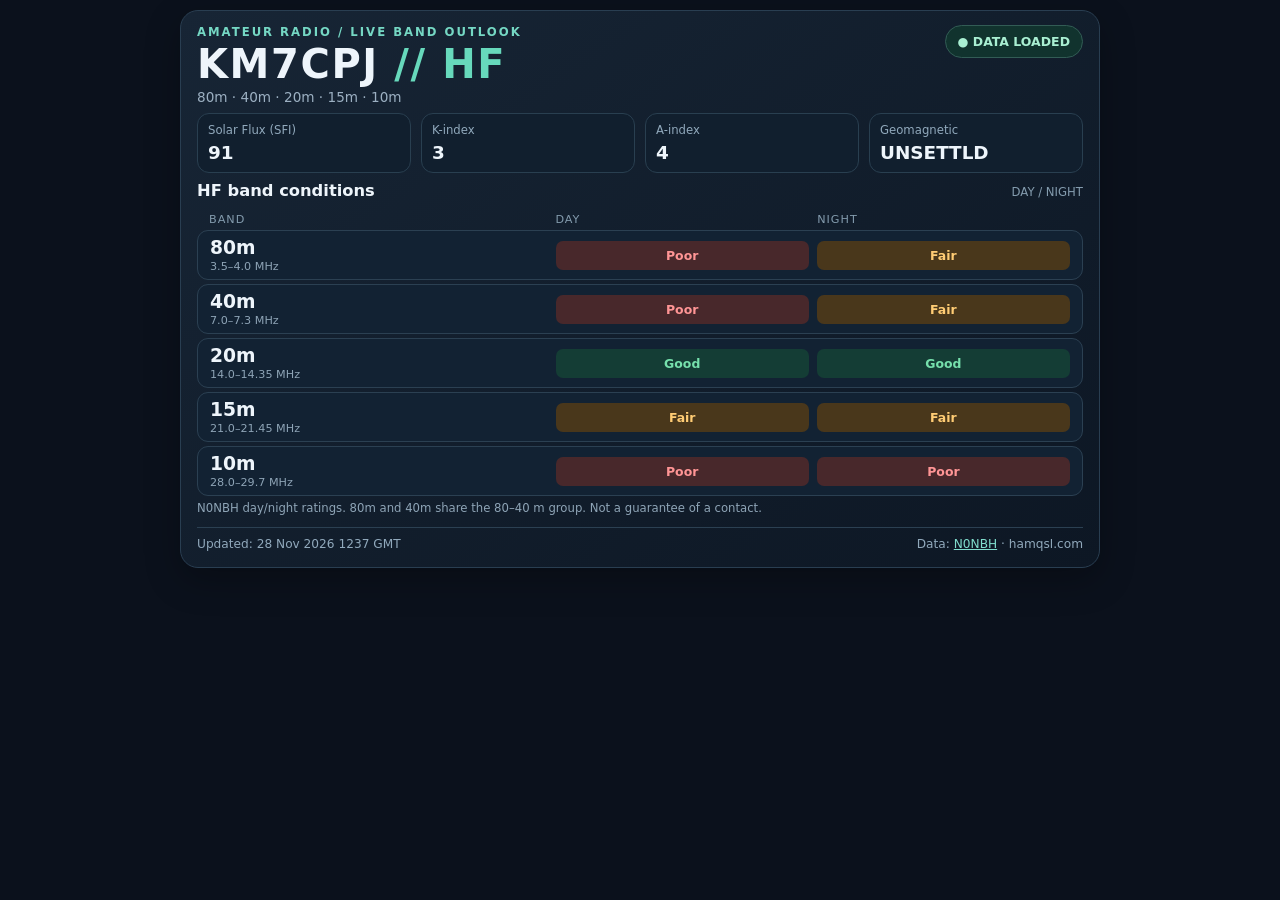
==== index.html @ e23b9721 "Update HF propagation dashboard" ====
<!doctype html>
<html lang="en">
<head>
<meta charset="utf-8">
<meta name="viewport" content="width=device-width, initial-scale=1">
<title>KM7CPJ | HF Propagation</title>
<style>
:root { color-scheme: dark; font-family: system-ui, -apple-system, Segoe UI, Roboto, sans-serif; background: #0b111c; color: #eef5fb; }
* { box-sizing: border-box; }
body { margin: 0; padding: 10px; background: #0b111c; }
.dashboard { max-width: 920px; margin: auto; border: 1px solid #293e51; border-radius: 18px; background: linear-gradient(145deg, #172535, #0d1724); padding: 14px 16px; box-shadow: 0 12px 35px #0004; }
.head { display: flex; justify-content: space-between; gap: 16px; align-items: flex-start; flex-wrap: wrap; }
.eyebrow { font-size: .73rem; letter-spacing: .17em; color: #75d8c4; font-weight: 750; }
.callsign { font-size: clamp(1.65rem, 5vw, 2.5rem); font-weight: 850; letter-spacing: .04em; margin: 2px 0; }
.sub { color: #9cb0c2; font-size: .85rem; }
.pill { border-radius: 50px; border: 1px solid #325c55; background: #11332e; color: #a9efd2; padding: 8px 12px; font-size: .78rem; font-weight: 700; }
.pill.estimate, .pill.stale { border-color: #6a5428; background: #3a2c12; color: #ffcc74; }
.pill.err { border-color: #6a3030; background: #3a1c22; color: #ffb3a6; }
.metrics { display: grid; grid-template-columns: repeat(4, minmax(0, 1fr)); gap: 10px; margin: 8px 0; }
.metric { border: 1px solid #293f50; border-radius: 12px; background: #111f2e; padding: 9px 10px; }
.metric small { color: #91a9bc; font-size: .73rem; display: block; margin-bottom: 5px; }
.metric strong { font-size: 1.15rem; font-variant-numeric: tabular-nums; }
.section { display: flex; justify-content: space-between; gap: 12px; align-items: baseline; flex-wrap: wrap; margin: 0 0 9px; }
.section h2 { font-size: 1.02rem; margin: 0; }
.section span { color: #849cae; font-size: .73rem; }
.bandhead, .band { display: grid; grid-template-columns: 1.2fr .9fr .9fr; gap: 8px; align-items: center; }
.bandhead { font-size: .7rem; color: #839bad; text-transform: uppercase; letter-spacing: .09em; padding: 4px 12px; }
.band { background: #122233; border: 1px solid #2b4052; border-radius: 11px; margin-bottom: 4px; padding: 6px 12px; }
.bandname { font-weight: 800; font-size: 1.17rem; }
.freq { font-size: .7rem; color: #8ea4b6; display: block; margin-top: 2px; }
.condition { display: inline-block; padding: 7px 9px; min-width: 73px; text-align: center; border-radius: 7px; font-size: .78rem; font-weight: 800; }
.good, .excellent { background: #143d35; color: #76e0ac; }
.fair, .marginal { background: #49371b; color: #ffcc74; }
.poor, .closed { background: #48282b; color: #ff9595; }
.unknown { background: #293746; color: #b9c5cd; }
.foot { display: flex; justify-content: space-between; gap: 12px; flex-wrap: wrap; border-top: 1px solid #2b4052; margin-top: 8px; padding-top: 8px; color: #91a9bc; font-size: .76rem; line-height: 1.45; }
.foot a { color: #80ddcd; }
.note { margin-top: 5px; color: #8ea4b6; font-size: .73rem; }
@media (max-width: 460px) {
  body { padding: 6px; }
  .dashboard { padding: 12px; border-radius: 12px; }
  .metrics { gap: 6px; }
  .metric { padding: 8px 6px; }
  .metric strong { font-size: .92rem; }
  .metric small { font-size: .6rem; }
  .band { padding: 8px; }
  .condition { min-width: 0; width: 100%; padding: 7px 4px; }
  .bandname { font-size: 1rem; }
}
</style>
</head>
<body>
<main class="dashboard">
<header class="head">
<div>
<div class="eyebrow">AMATEUR RADIO / LIVE BAND OUTLOOK</div>
<h1 class="callsign">KM7CPJ <span style="color:#67d9bc">// HF</span></h1>
<div class="sub">80m · 40m · 20m · 15m · 10m</div>
</div>
<div class="pill" role="status">● DATA LOADED</div>
</header>
<section class="metrics" aria-label="Solar conditions">
<div class="metric"><small>Solar Flux (SFI)</small><strong>91</strong></div>
<div class="metric"><small>K-index</small><strong>3</strong></div>
<div class="metric"><small>A-index</small><strong>4</strong></div>
<div class="metric"><small>Geomagnetic</small><strong>UNSETTLD</strong></div>
</section>
<div class="section"><h2>HF band conditions</h2><span>DAY / NIGHT</span></div>
<div class="bandhead"><span>Band</span><span>Day</span><span>Night</span></div>
<div><div class="band"><div><div class="bandname">80m</div><span class="freq">3.5–4.0 MHz</span></div><span class="condition poor">Poor</span><span class="condition fair">Fair</span></div><div class="band"><div><div class="bandname">40m</div><span class="freq">7.0–7.3 MHz</span></div><span class="condition poor">Poor</span><span class="condition fair">Fair</span></div><div class="band"><div><div class="bandname">20m</div><span class="freq">14.0–14.35 MHz</span></div><span class="condition good">Good</span><span class="condition good">Good</span></div><div class="band"><div><div class="bandname">15m</div><span class="freq">21.0–21.45 MHz</span></div><span class="condition fair">Fair</span><span class="condition fair">Fair</span></div><div class="band"><div><div class="bandname">10m</div><span class="freq">28.0–29.7 MHz</span></div><span class="condition poor">Poor</span><span class="condition poor">Poor</span></div></div>
<p class="note">N0NBH day/night ratings. 80m and 40m share the 80–40 m group. Not a guarantee of a contact.</p>
<footer class="foot"><span>Updated: 28 Nov 2026 1237 GMT</span><span>Data: <a href="https://www.hamqsl.com/solar.html" target="_blank" rel="noopener noreferrer">N0NBH</a> · hamqsl.com</span></footer>
</main>
</body>
</html>
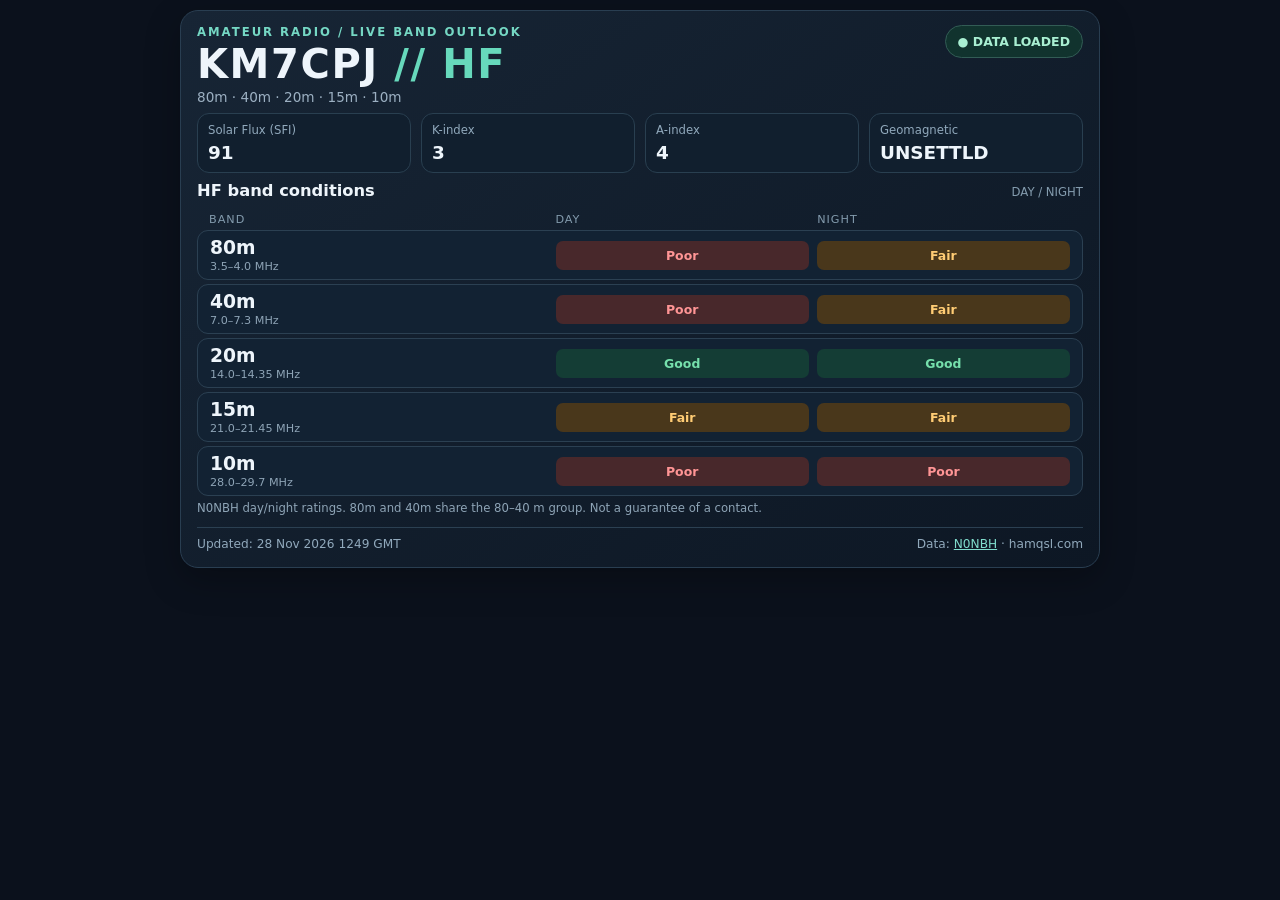
==== commit 81e62b15: "Update HF propagation dashboard" ====
--- a/index.html
+++ b/index.html
@@ -69,7 +69,7 @@
 <div class="bandhead"><span>Band</span><span>Day</span><span>Night</span></div>
 <div><div class="band"><div><div class="bandname">80m</div><span class="freq">3.5–4.0 MHz</span></div><span class="condition poor">Poor</span><span class="condition fair">Fair</span></div><div class="band"><div><div class="bandname">40m</div><span class="freq">7.0–7.3 MHz</span></div><span class="condition poor">Poor</span><span class="condition fair">Fair</span></div><div class="band"><div><div class="bandname">20m</div><span class="freq">14.0–14.35 MHz</span></div><span class="condition good">Good</span><span class="condition good">Good</span></div><div class="band"><div><div class="bandname">15m</div><span class="freq">21.0–21.45 MHz</span></div><span class="condition fair">Fair</span><span class="condition fair">Fair</span></div><div class="band"><div><div class="bandname">10m</div><span class="freq">28.0–29.7 MHz</span></div><span class="condition poor">Poor</span><span class="condition poor">Poor</span></div></div>
 <p class="note">N0NBH day/night ratings. 80m and 40m share the 80–40 m group. Not a guarantee of a contact.</p>
-<footer class="foot"><span>Updated: 28 Nov 2026 1237 GMT</span><span>Data: <a href="https://www.hamqsl.com/solar.html" target="_blank" rel="noopener noreferrer">N0NBH</a> · hamqsl.com</span></footer>
+<footer class="foot"><span>Updated: 28 Nov 2026 1249 GMT</span><span>Data: <a href="https://www.hamqsl.com/solar.html" target="_blank" rel="noopener noreferrer">N0NBH</a> · hamqsl.com</span></footer>
 </main>
 </body>
 </html>
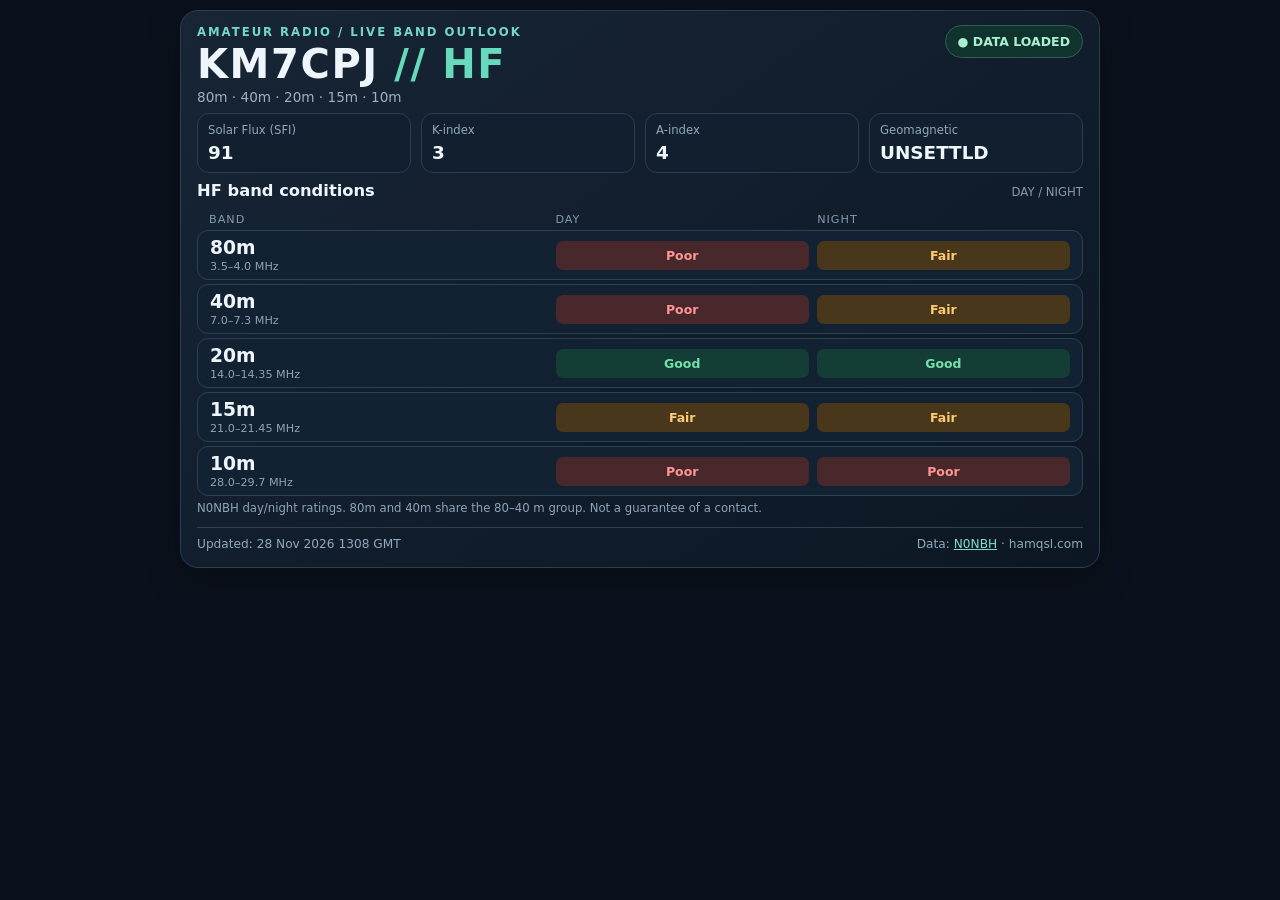
==== commit f89e9c2c: "Update HF propagation dashboard" ====
--- a/index.html
+++ b/index.html
@@ -69,7 +69,7 @@
 <div class="bandhead"><span>Band</span><span>Day</span><span>Night</span></div>
 <div><div class="band"><div><div class="bandname">80m</div><span class="freq">3.5–4.0 MHz</span></div><span class="condition poor">Poor</span><span class="condition fair">Fair</span></div><div class="band"><div><div class="bandname">40m</div><span class="freq">7.0–7.3 MHz</span></div><span class="condition poor">Poor</span><span class="condition fair">Fair</span></div><div class="band"><div><div class="bandname">20m</div><span class="freq">14.0–14.35 MHz</span></div><span class="condition good">Good</span><span class="condition good">Good</span></div><div class="band"><div><div class="bandname">15m</div><span class="freq">21.0–21.45 MHz</span></div><span class="condition fair">Fair</span><span class="condition fair">Fair</span></div><div class="band"><div><div class="bandname">10m</div><span class="freq">28.0–29.7 MHz</span></div><span class="condition poor">Poor</span><span class="condition poor">Poor</span></div></div>
 <p class="note">N0NBH day/night ratings. 80m and 40m share the 80–40 m group. Not a guarantee of a contact.</p>
-<footer class="foot"><span>Updated: 28 Nov 2026 1249 GMT</span><span>Data: <a href="https://www.hamqsl.com/solar.html" target="_blank" rel="noopener noreferrer">N0NBH</a> · hamqsl.com</span></footer>
+<footer class="foot"><span>Updated: 28 Nov 2026 1308 GMT</span><span>Data: <a href="https://www.hamqsl.com/solar.html" target="_blank" rel="noopener noreferrer">N0NBH</a> · hamqsl.com</span></footer>
 </main>
 </body>
 </html>
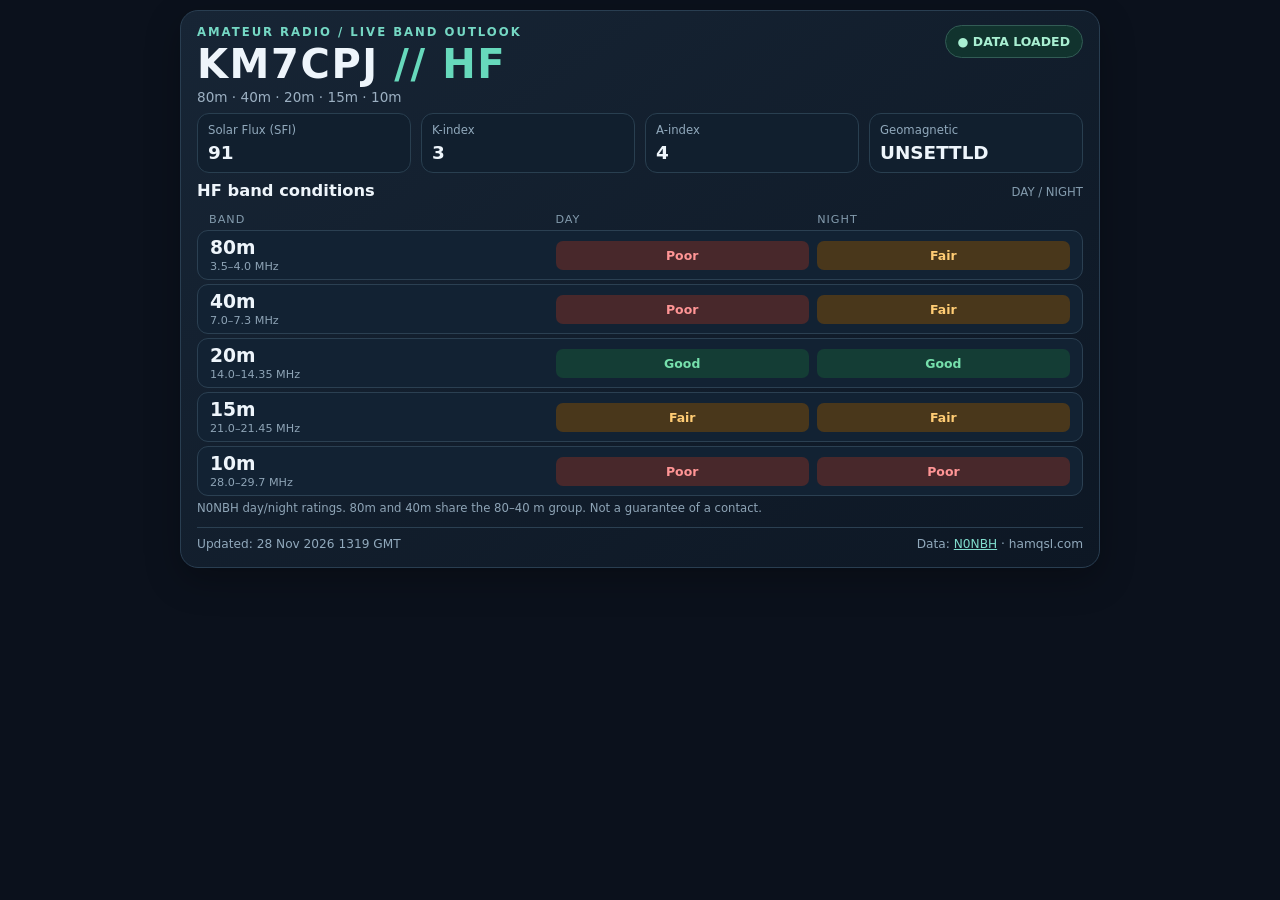
==== commit 611ab698: "Update HF propagation dashboard" ====
--- a/index.html
+++ b/index.html
@@ -69,7 +69,7 @@
 <div class="bandhead"><span>Band</span><span>Day</span><span>Night</span></div>
 <div><div class="band"><div><div class="bandname">80m</div><span class="freq">3.5–4.0 MHz</span></div><span class="condition poor">Poor</span><span class="condition fair">Fair</span></div><div class="band"><div><div class="bandname">40m</div><span class="freq">7.0–7.3 MHz</span></div><span class="condition poor">Poor</span><span class="condition fair">Fair</span></div><div class="band"><div><div class="bandname">20m</div><span class="freq">14.0–14.35 MHz</span></div><span class="condition good">Good</span><span class="condition good">Good</span></div><div class="band"><div><div class="bandname">15m</div><span class="freq">21.0–21.45 MHz</span></div><span class="condition fair">Fair</span><span class="condition fair">Fair</span></div><div class="band"><div><div class="bandname">10m</div><span class="freq">28.0–29.7 MHz</span></div><span class="condition poor">Poor</span><span class="condition poor">Poor</span></div></div>
 <p class="note">N0NBH day/night ratings. 80m and 40m share the 80–40 m group. Not a guarantee of a contact.</p>
-<footer class="foot"><span>Updated: 28 Nov 2026 1308 GMT</span><span>Data: <a href="https://www.hamqsl.com/solar.html" target="_blank" rel="noopener noreferrer">N0NBH</a> · hamqsl.com</span></footer>
+<footer class="foot"><span>Updated: 28 Nov 2026 1319 GMT</span><span>Data: <a href="https://www.hamqsl.com/solar.html" target="_blank" rel="noopener noreferrer">N0NBH</a> · hamqsl.com</span></footer>
 </main>
 </body>
 </html>
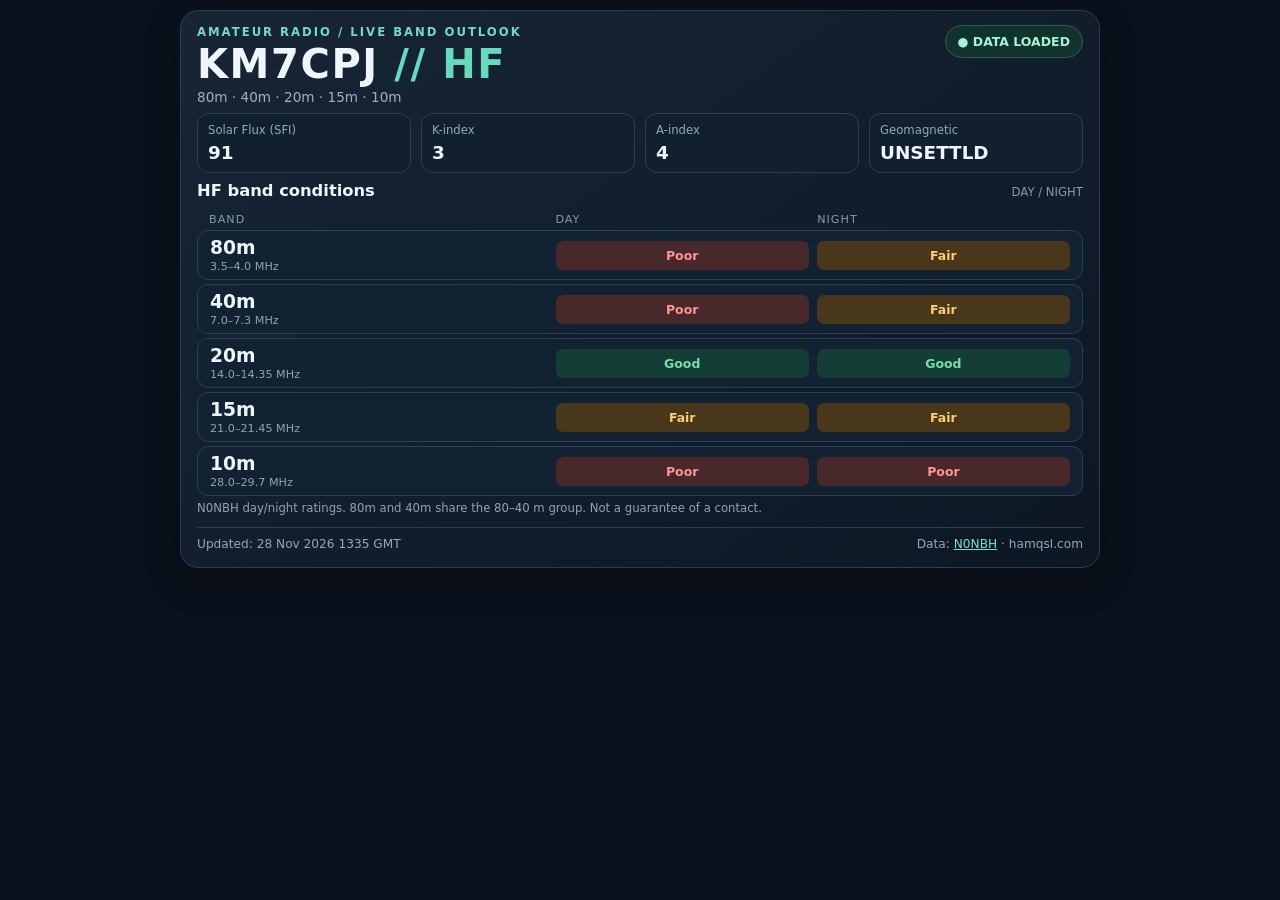
==== commit c7c77f4b: "Update HF propagation dashboard" ====
--- a/index.html
+++ b/index.html
@@ -69,7 +69,7 @@
 <div class="bandhead"><span>Band</span><span>Day</span><span>Night</span></div>
 <div><div class="band"><div><div class="bandname">80m</div><span class="freq">3.5–4.0 MHz</span></div><span class="condition poor">Poor</span><span class="condition fair">Fair</span></div><div class="band"><div><div class="bandname">40m</div><span class="freq">7.0–7.3 MHz</span></div><span class="condition poor">Poor</span><span class="condition fair">Fair</span></div><div class="band"><div><div class="bandname">20m</div><span class="freq">14.0–14.35 MHz</span></div><span class="condition good">Good</span><span class="condition good">Good</span></div><div class="band"><div><div class="bandname">15m</div><span class="freq">21.0–21.45 MHz</span></div><span class="condition fair">Fair</span><span class="condition fair">Fair</span></div><div class="band"><div><div class="bandname">10m</div><span class="freq">28.0–29.7 MHz</span></div><span class="condition poor">Poor</span><span class="condition poor">Poor</span></div></div>
 <p class="note">N0NBH day/night ratings. 80m and 40m share the 80–40 m group. Not a guarantee of a contact.</p>
-<footer class="foot"><span>Updated: 28 Nov 2026 1319 GMT</span><span>Data: <a href="https://www.hamqsl.com/solar.html" target="_blank" rel="noopener noreferrer">N0NBH</a> · hamqsl.com</span></footer>
+<footer class="foot"><span>Updated: 28 Nov 2026 1335 GMT</span><span>Data: <a href="https://www.hamqsl.com/solar.html" target="_blank" rel="noopener noreferrer">N0NBH</a> · hamqsl.com</span></footer>
 </main>
 </body>
 </html>
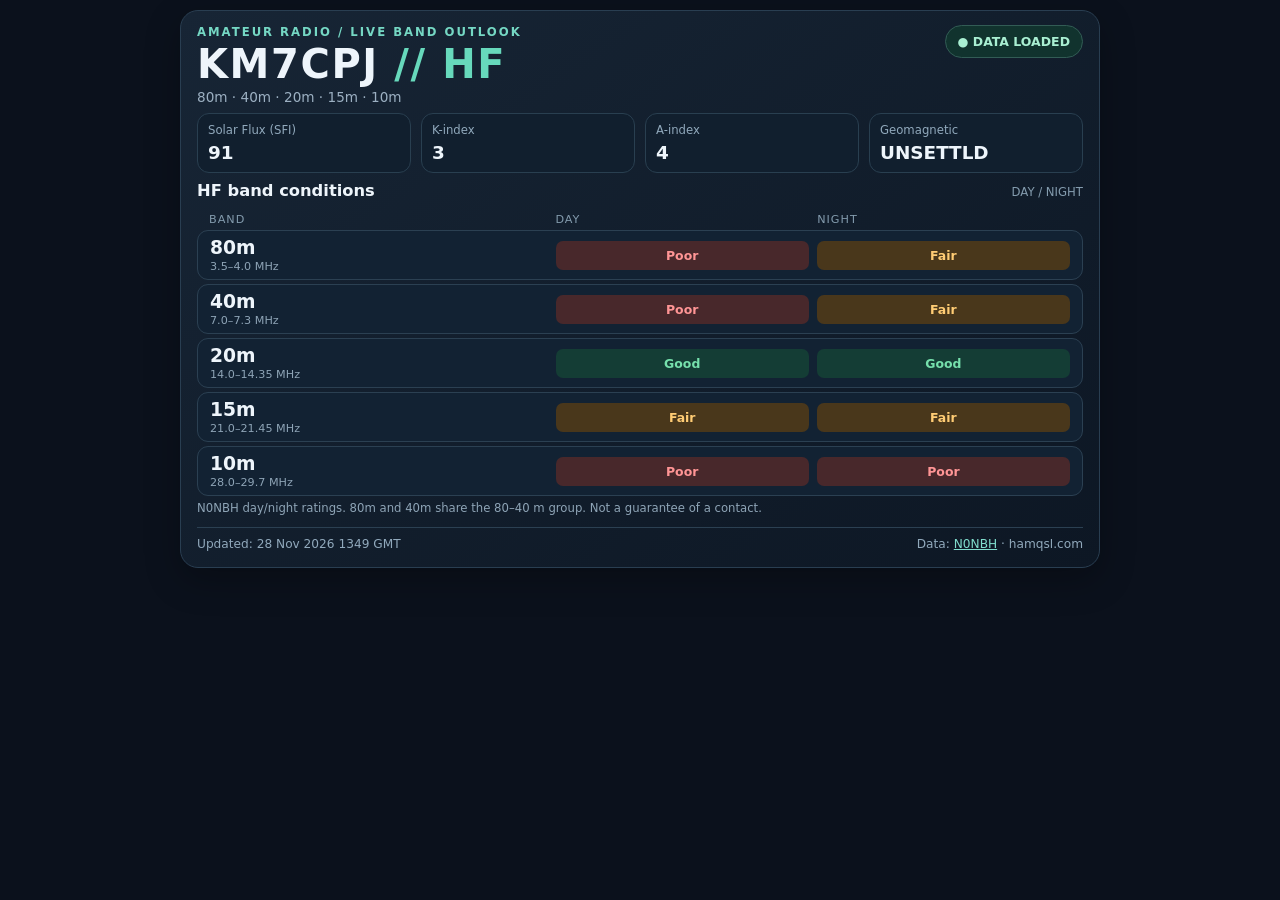
==== commit 05021078: "Update HF propagation dashboard" ====
--- a/index.html
+++ b/index.html
@@ -69,7 +69,7 @@
 <div class="bandhead"><span>Band</span><span>Day</span><span>Night</span></div>
 <div><div class="band"><div><div class="bandname">80m</div><span class="freq">3.5–4.0 MHz</span></div><span class="condition poor">Poor</span><span class="condition fair">Fair</span></div><div class="band"><div><div class="bandname">40m</div><span class="freq">7.0–7.3 MHz</span></div><span class="condition poor">Poor</span><span class="condition fair">Fair</span></div><div class="band"><div><div class="bandname">20m</div><span class="freq">14.0–14.35 MHz</span></div><span class="condition good">Good</span><span class="condition good">Good</span></div><div class="band"><div><div class="bandname">15m</div><span class="freq">21.0–21.45 MHz</span></div><span class="condition fair">Fair</span><span class="condition fair">Fair</span></div><div class="band"><div><div class="bandname">10m</div><span class="freq">28.0–29.7 MHz</span></div><span class="condition poor">Poor</span><span class="condition poor">Poor</span></div></div>
 <p class="note">N0NBH day/night ratings. 80m and 40m share the 80–40 m group. Not a guarantee of a contact.</p>
-<footer class="foot"><span>Updated: 28 Nov 2026 1335 GMT</span><span>Data: <a href="https://www.hamqsl.com/solar.html" target="_blank" rel="noopener noreferrer">N0NBH</a> · hamqsl.com</span></footer>
+<footer class="foot"><span>Updated: 28 Nov 2026 1349 GMT</span><span>Data: <a href="https://www.hamqsl.com/solar.html" target="_blank" rel="noopener noreferrer">N0NBH</a> · hamqsl.com</span></footer>
 </main>
 </body>
 </html>
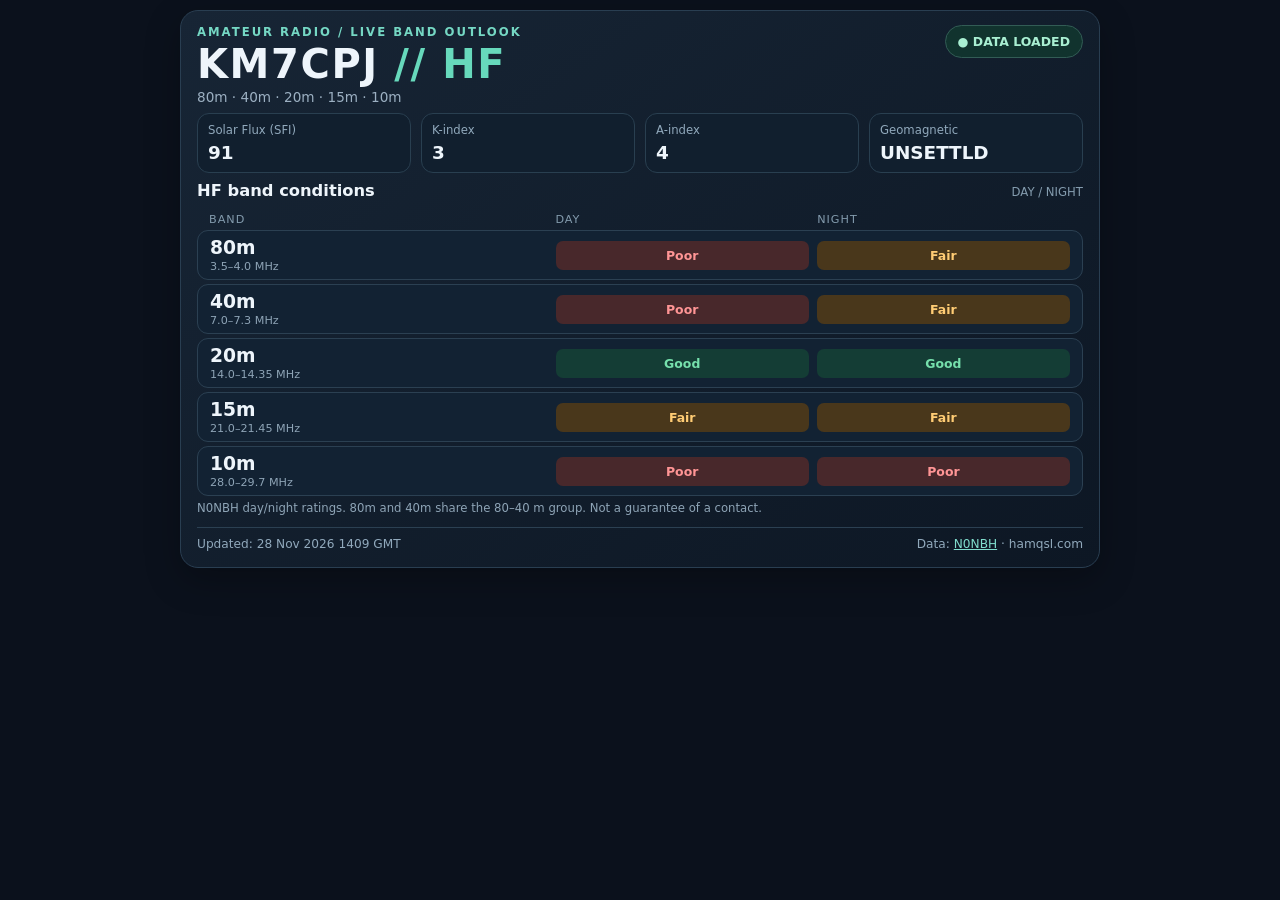
==== commit e5ac94cc: "Update HF propagation dashboard" ====
--- a/index.html
+++ b/index.html
@@ -69,7 +69,7 @@
 <div class="bandhead"><span>Band</span><span>Day</span><span>Night</span></div>
 <div><div class="band"><div><div class="bandname">80m</div><span class="freq">3.5–4.0 MHz</span></div><span class="condition poor">Poor</span><span class="condition fair">Fair</span></div><div class="band"><div><div class="bandname">40m</div><span class="freq">7.0–7.3 MHz</span></div><span class="condition poor">Poor</span><span class="condition fair">Fair</span></div><div class="band"><div><div class="bandname">20m</div><span class="freq">14.0–14.35 MHz</span></div><span class="condition good">Good</span><span class="condition good">Good</span></div><div class="band"><div><div class="bandname">15m</div><span class="freq">21.0–21.45 MHz</span></div><span class="condition fair">Fair</span><span class="condition fair">Fair</span></div><div class="band"><div><div class="bandname">10m</div><span class="freq">28.0–29.7 MHz</span></div><span class="condition poor">Poor</span><span class="condition poor">Poor</span></div></div>
 <p class="note">N0NBH day/night ratings. 80m and 40m share the 80–40 m group. Not a guarantee of a contact.</p>
-<footer class="foot"><span>Updated: 28 Nov 2026 1349 GMT</span><span>Data: <a href="https://www.hamqsl.com/solar.html" target="_blank" rel="noopener noreferrer">N0NBH</a> · hamqsl.com</span></footer>
+<footer class="foot"><span>Updated: 28 Nov 2026 1409 GMT</span><span>Data: <a href="https://www.hamqsl.com/solar.html" target="_blank" rel="noopener noreferrer">N0NBH</a> · hamqsl.com</span></footer>
 </main>
 </body>
 </html>
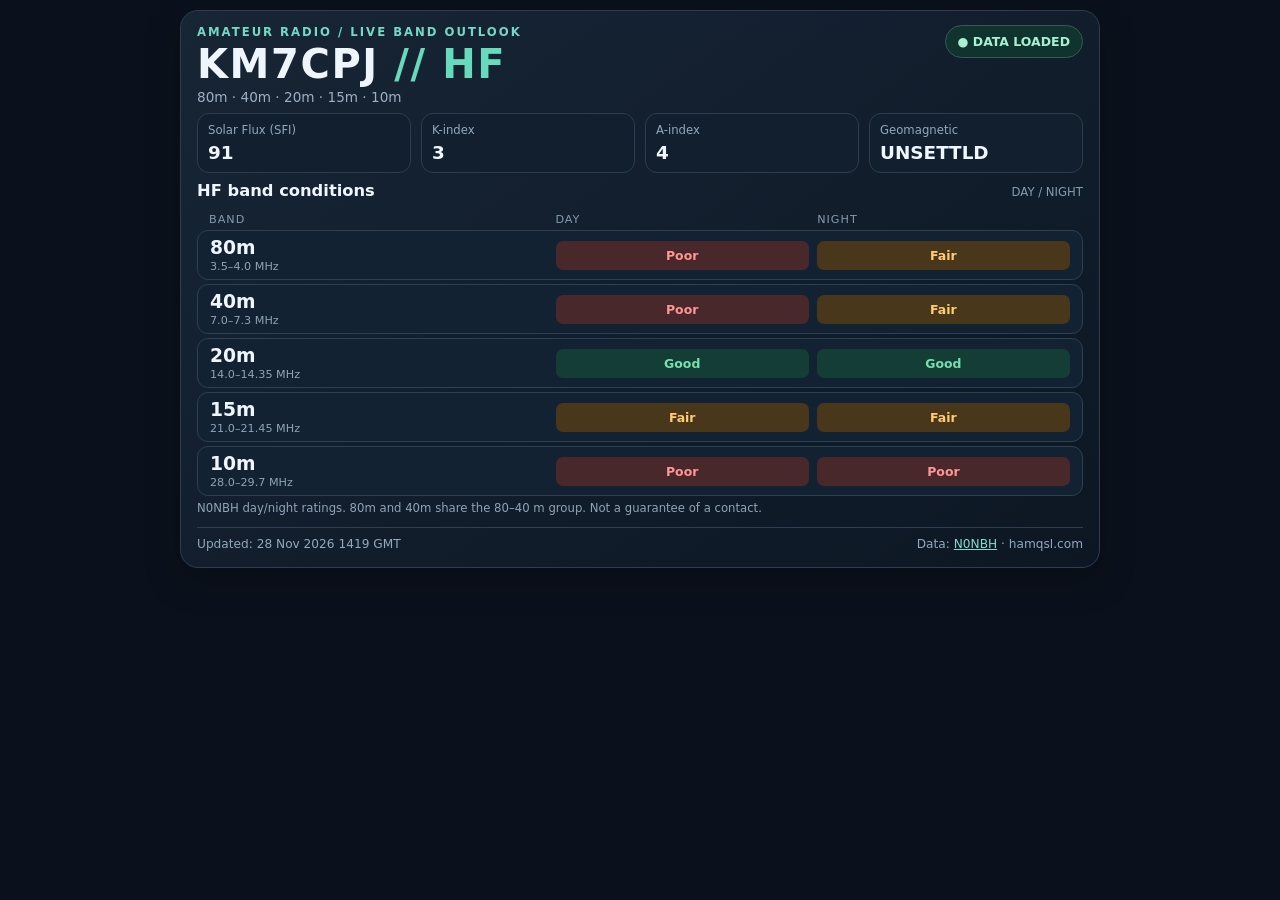
==== commit b2b6329b: "Update HF propagation dashboard" ====
--- a/index.html
+++ b/index.html
@@ -69,7 +69,7 @@
 <div class="bandhead"><span>Band</span><span>Day</span><span>Night</span></div>
 <div><div class="band"><div><div class="bandname">80m</div><span class="freq">3.5–4.0 MHz</span></div><span class="condition poor">Poor</span><span class="condition fair">Fair</span></div><div class="band"><div><div class="bandname">40m</div><span class="freq">7.0–7.3 MHz</span></div><span class="condition poor">Poor</span><span class="condition fair">Fair</span></div><div class="band"><div><div class="bandname">20m</div><span class="freq">14.0–14.35 MHz</span></div><span class="condition good">Good</span><span class="condition good">Good</span></div><div class="band"><div><div class="bandname">15m</div><span class="freq">21.0–21.45 MHz</span></div><span class="condition fair">Fair</span><span class="condition fair">Fair</span></div><div class="band"><div><div class="bandname">10m</div><span class="freq">28.0–29.7 MHz</span></div><span class="condition poor">Poor</span><span class="condition poor">Poor</span></div></div>
 <p class="note">N0NBH day/night ratings. 80m and 40m share the 80–40 m group. Not a guarantee of a contact.</p>
-<footer class="foot"><span>Updated: 28 Nov 2026 1409 GMT</span><span>Data: <a href="https://www.hamqsl.com/solar.html" target="_blank" rel="noopener noreferrer">N0NBH</a> · hamqsl.com</span></footer>
+<footer class="foot"><span>Updated: 28 Nov 2026 1419 GMT</span><span>Data: <a href="https://www.hamqsl.com/solar.html" target="_blank" rel="noopener noreferrer">N0NBH</a> · hamqsl.com</span></footer>
 </main>
 </body>
 </html>
